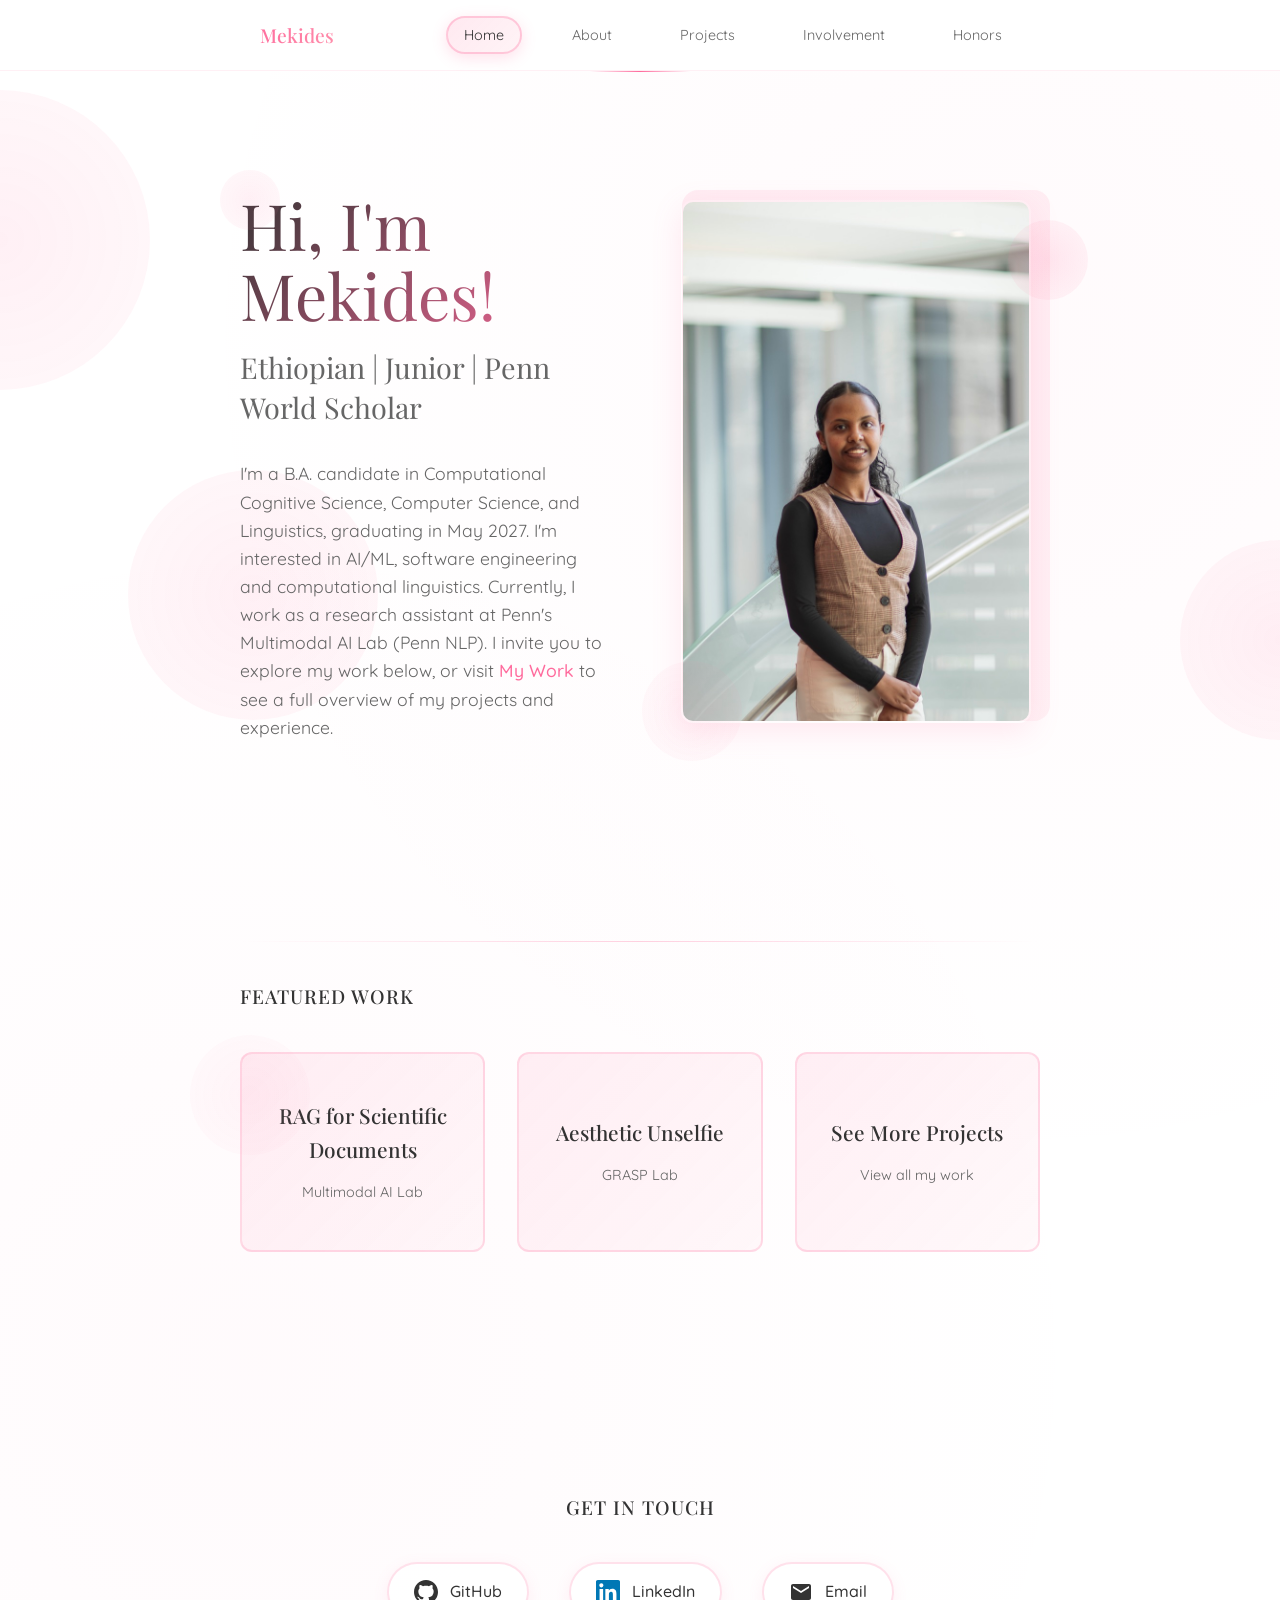
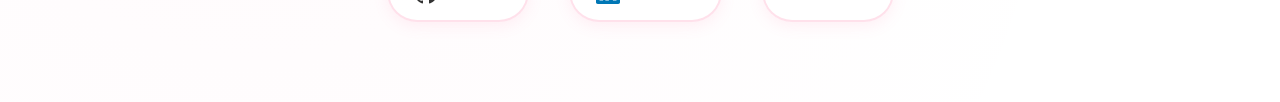
==== index.html @ 3f08e08c "Initial commit" ====
<!DOCTYPE html>
<html lang="en">
<head>
    <meta charset="UTF-8">
    <meta name="viewport" content="width=device-width, initial-scale=1.0">
    <title>Mekides Portfolio</title>
    <meta name="description" content="AI Researcher and Tech Enthusiast">
    
    <!-- Google Fonts -->
    <link href="https://fonts.googleapis.com/css2?family=Playfair+Display:wght@400;500;600;700&family=Quicksand:wght@300;400;500;600;700&display=swap" rel="stylesheet">
    
    <style>
        /* Reset and Base Styles */
        * {
            margin: 0;
            padding: 0;
            box-sizing: border-box;
        }

        body {
            font-family: 'Quicksand', sans-serif;
            line-height: 1.6;
            color: #333;
            background-color: #fff;
            font-size: 16px;
            background-image: 
                radial-gradient(circle at 20% 80%, rgba(255, 107, 157, 0.03) 0%, transparent 50%),
                radial-gradient(circle at 80% 20%, rgba(255, 107, 157, 0.03) 0%, transparent 50%);
            position: relative;
            overflow-x: hidden;
        }

        /* Pink Blush Elements */
        .blush {
            position: fixed;
            border-radius: 50%;
            background: radial-gradient(circle, rgba(255, 107, 157, 0.1), rgba(255, 143, 171, 0.05));
            pointer-events: none;
            z-index: -1;
            animation: float 6s ease-in-out infinite;
        }

        .blush-1 {
            width: 300px;
            height: 300px;
            top: 10%;
            left: -150px;
            animation-delay: 0s;
        }

        .blush-2 {
            width: 200px;
            height: 200px;
            top: 60%;
            right: -100px;
            animation-delay: 2s;
        }

        .blush-3 {
            width: 150px;
            height: 150px;
            top: 30%;
            right: 20%;
            animation-delay: 4s;
        }

        .blush-4 {
            width: 250px;
            height: 250px;
            bottom: 20%;
            left: 10%;
            animation-delay: 1s;
        }

        @keyframes float {
            0%, 100% { transform: translateY(0px) scale(1); }
            50% { transform: translateY(-20px) scale(1.05); }
        }

        /* Navigation */
        .navbar {
            background: rgba(255, 255, 255, 0.95);
            backdrop-filter: blur(10px);
            position: fixed;
            top: 0;
            width: 100%;
            z-index: 1000;
            border-bottom: 1px solid rgba(255, 107, 157, 0.1);
        }

        .nav-container {
            max-width: 800px;
            margin: 0 auto;
            padding: 0 20px;
            display: flex;
            justify-content: space-between;
            align-items: center;
            height: 70px;
        }

        .nav-logo a {
            font-family: 'Playfair Display', serif;
            font-size: 1.2rem;
            font-weight: 500;
            background: linear-gradient(135deg, #ff6b9d, #ff8fab);
            -webkit-background-clip: text;
            -webkit-text-fill-color: transparent;
            background-clip: text;
            text-decoration: none;
        }

        .nav-menu {
            display: flex;
            list-style: none;
            gap: 2rem;
        }

        .nav-link {
            color: #666;
            text-decoration: none;
            font-weight: 400;
            transition: all 0.3s ease;
            font-size: 0.9rem;
            position: relative;
            padding: 8px 16px;
            border-radius: 25px;
            background: transparent;
            border: 2px solid transparent;
        }

        .nav-link::after {
            display: none;
        }

        .nav-link:hover {
            color: #333;
            background: rgba(255, 107, 157, 0.1);
            border-color: rgba(255, 107, 157, 0.2);
            transform: translateY(-2px);
        }

        .nav-link.active {
            color: #333;
            background: linear-gradient(135deg, rgba(255, 107, 157, 0.15), rgba(255, 143, 171, 0.1));
            border-color: rgba(255, 107, 157, 0.3);
            box-shadow: 0 4px 15px rgba(255, 107, 157, 0.2);
        }

        /* Main Content */
        .main-content {
            margin-top: 70px;
            min-height: calc(100vh - 70px);
        }

        /* Sections */
        .section {
            padding: 80px 20px;
        }

        .container {
            max-width: 800px;
            margin: 0 auto;
        }

        /* Hero Section */
        .hero {
            text-align: center;
            padding: 120px 0 80px;
            position: relative;
        }

        .hero::before {
            content: '';
            position: absolute;
            top: 0;
            left: 50%;
            transform: translateX(-50%);
            width: 100px;
            height: 2px;
            background: linear-gradient(90deg, transparent, #ff6b9d, transparent);
        }

        .hero::after {
            content: '';
            position: absolute;
            top: 20%;
            right: 15%;
            width: 80px;
            height: 80px;
            background: radial-gradient(circle, rgba(255, 107, 157, 0.15), rgba(255, 143, 171, 0.05));
            border-radius: 50%;
            animation: pulse 4s ease-in-out infinite;
        }

        @keyframes pulse {
            0%, 100% { transform: scale(1); opacity: 0.8; }
            50% { transform: scale(1.2); opacity: 0.4; }
        }

        .hero-content {
            display: grid;
            grid-template-columns: 1fr 1fr;
            gap: 4rem;
            align-items: center;
            max-width: 1000px;
            margin: 0 auto;
        }

        .hero-text {
            text-align: left;
            position: relative;
        }

        .hero-text::before {
            content: '';
            position: absolute;
            top: -20px;
            left: -20px;
            width: 60px;
            height: 60px;
            background: radial-gradient(circle, rgba(255, 107, 157, 0.1), rgba(255, 143, 171, 0.05));
            border-radius: 50%;
            animation: float 5s ease-in-out infinite;
        }

        .hero h1 {
            font-family: 'Playfair Display', serif;
            font-size: 4rem;
            font-weight: 400;
            background: linear-gradient(135deg, #333, #ff6b9d);
            -webkit-background-clip: text;
            -webkit-text-fill-color: transparent;
            background-clip: text;
            margin-bottom: 1rem;
            line-height: 1.1;
        }

        .hero h2 {
            font-family: 'Playfair Display', serif;
            font-size: 1.8rem;
            font-weight: 400;
            color: #666;
            margin-bottom: 2rem;
            line-height: 1.4;
        }

        .hero p {
            font-size: 1.1rem;
            color: #666;
            max-width: 500px;
            line-height: 1.6;
        }

        .hero-image {
            text-align: center;
            position: relative;
        }

        .hero-image::before {
            content: '';
            position: absolute;
            top: -10px;
            right: -10px;
            width: 100%;
            height: 100%;
            background: linear-gradient(135deg, rgba(255, 107, 157, 0.1), rgba(255, 143, 171, 0.1));
            border-radius: 16px;
            z-index: -1;
        }

        .hero-image::after {
            content: '';
            position: absolute;
            bottom: -30px;
            left: -30px;
            width: 100px;
            height: 100px;
            background: radial-gradient(circle, rgba(255, 107, 157, 0.08), rgba(255, 143, 171, 0.03));
            border-radius: 50%;
            animation: float 7s ease-in-out infinite;
        }

        .hero-image img {
            width: 100%;
            max-width: 350px;
            height: auto;
            border-radius: 12px;
            box-shadow: 0 8px 30px rgba(255, 107, 157, 0.15);
            border: 2px solid transparent;
            transition: all 0.3s ease;
        }

        .hero-image img:hover {
            border-color: #ff6b9d;
            transform: translateY(-5px);
            box-shadow: 0 12px 40px rgba(255, 107, 157, 0.25);
        }

        /* Featured Work */
        .featured-work {
            margin: 80px 0;
            position: relative;
        }

        .featured-work::before {
            content: '';
            position: absolute;
            top: -40px;
            left: 0;
            width: 100%;
            height: 1px;
            background: linear-gradient(90deg, transparent, rgba(255, 107, 157, 0.3), transparent);
        }

        .featured-work::after {
            content: '';
            position: absolute;
            top: 20%;
            left: -50px;
            width: 120px;
            height: 120px;
            background: radial-gradient(circle, rgba(255, 107, 157, 0.06), rgba(255, 143, 171, 0.02));
            border-radius: 50%;
            animation: float 8s ease-in-out infinite;
        }

        .section-title {
            font-family: 'Playfair Display', serif;
            font-size: 1.2rem;
            font-weight: 500;
            color: #333;
            margin-bottom: 40px;
            text-transform: uppercase;
            letter-spacing: 1px;
            position: relative;
        }


        .work-grid {
            display: grid;
            gap: 60px;
        }

        .work-item {
            border-bottom: 1px solid #f0f0f0;
            padding-bottom: 40px;
            transition: all 0.3s ease;
            position: relative;
        }


        .work-item:hover {
            border-bottom-color: transparent;
        }

        .work-item:last-child {
            border-bottom: none;
        }

        .work-item::after {
            content: '';
            position: absolute;
            top: 50%;
            right: -30px;
            width: 60px;
            height: 60px;
            background: radial-gradient(circle, rgba(255, 107, 157, 0.08), rgba(255, 143, 171, 0.03));
            border-radius: 50%;
            animation: float 6s ease-in-out infinite;
            animation-delay: 1s;
        }

        .work-title {
            font-family: 'Playfair Display', serif;
            font-size: 1.4rem;
            font-weight: 500;
            color: #333;
            margin-bottom: 0.5rem;
            line-height: 1.3;
        }

        .work-company {
            font-size: 1.1rem;
            color: #666;
            margin-bottom: 1rem;
            font-weight: 400;
        }

        .work-description {
            font-size: 1rem;
            color: #666;
            line-height: 1.7;
            margin-bottom: 1.5rem;
        }

        .work-bullets {
            list-style: none;
        }

        .work-bullets li {
            position: relative;
            padding-left: 1.5rem;
            margin-bottom: 0.8rem;
            color: #666;
            line-height: 1.6;
            font-size: 0.95rem;
            transition: color 0.3s ease;
        }

        .work-bullets li::before {
            content: '•';
            position: absolute;
            left: 0;
            color: #ff6b9d;
            font-weight: bold;
        }

        .work-bullets li:hover {
            color: #333;
        }

        /* Responsive Design */
        @media (max-width: 768px) {
            .blush {
                display: none;
            }

            .hero-content {
                grid-template-columns: 1fr;
                gap: 2rem;
                text-align: center;
            }

            .hero-text {
                text-align: center;
            }

            .hero h1 {
                font-size: 2.5rem;
            }

            .hero h2 {
                font-size: 1.3rem;
            }

            .work-title {
                font-size: 1.3rem;
            }

            .nav-menu {
                display: none;
            }
        }
    </style>
</head>
<body>
    <!-- Pink Blush Elements -->
    <div class="blush blush-1"></div>
    <div class="blush blush-2"></div>
    <div class="blush blush-3"></div>
    <div class="blush blush-4"></div>

    <!-- Navigation -->
    <nav class="navbar">
        <div class="nav-container">
            <div class="nav-logo">
                <a href="index.html">Mekides</a>
            </div>
            <ul class="nav-menu">
                <li><a href="index.html" class="nav-link active">Home</a></li>
                <li><a href="about.html" class="nav-link">About</a></li>
                  <li><a href="mywork.html" class="nav-link">Projects</a></li>
                <li><a href="involvement.html" class="nav-link">Involvement</a></li>
                <li><a href="honors.html" class="nav-link">Honors</a></li>
            </ul>
        </div>
    </nav>

    <!-- Main Content -->
    <main class="main-content">
        <!-- Hero Section -->
        <section class="hero">
            <div class="container">
                <div class="hero-content">
                    <div class="hero-text">
                        <h1>Hi, I'm Mekides!</h1>
                        <h2>Ethiopian | Junior | Penn World Scholar</h2>
                        <p>I'm a B.A. candidate in Computational Cognitive Science, Computer Science, and Linguistics, graduating in May 2027. I'm interested in AI/ML, software engineering and computational linguistics. Currently, I work as a research assistant at Penn's Multimodal AI Lab (Penn NLP). I invite you to explore my work below, or visit <a href="mywork.html" style="color: #ff6b9d; text-decoration: none; font-weight: 500; transition: all 0.3s ease;" onmouseover="this.style.color='#c44569'; this.style.textDecoration='underline'" onmouseout="this.style.color='#ff6b9d'; this.style.textDecoration='none'">My Work</a> to see a full overview of my projects and experience.</p>
                    </div>
                    <div class="hero-image">
                        <img src="images/home/homephoto.jpg" alt="Mekides - AI Researcher" />
                    </div>
                </div>
            </div>
        </section>

        <!-- Featured Work -->
        <section class="section">
            <div class="container">
                <div class="featured-work">
                    <h3 class="section-title">Featured Work</h3>
                    
                    <div class="work-grid" style="display: grid; grid-template-columns: repeat(3, 1fr); gap: 2rem; margin-top: 2rem;">
                        <a href="mywork.html#rag-project" class="work-square" style="display: block; text-decoration: none; color: inherit;">
                            <div style="background: linear-gradient(135deg, rgba(255, 107, 157, 0.1), rgba(255, 143, 171, 0.05)); border: 2px solid rgba(255, 107, 157, 0.2); border-radius: 12px; padding: 2rem; text-align: center; transition: all 0.3s ease; height: 200px; display: flex; flex-direction: column; justify-content: center; align-items: center;" onmouseover="this.style.transform='translateY(-5px)'; this.style.borderColor='rgba(255, 107, 157, 0.4)'; this.style.boxShadow='0 8px 25px rgba(255, 107, 157, 0.15)'" onmouseout="this.style.transform='translateY(0)'; this.style.borderColor='rgba(255, 107, 157, 0.2)'; this.style.boxShadow='none'">
                                <h4 style="font-family: 'Playfair Display', serif; font-size: 1.3rem; font-weight: 500; color: #333; margin-bottom: 1rem;">RAG for Scientific Documents</h4>
                                <p style="color: #666; font-size: 0.9rem; line-height: 1.5;">Multimodal AI Lab</p>
                            </div>
                        </a>

                        <a href="mywork.html#unselfie-project" class="work-square" style="display: block; text-decoration: none; color: inherit;">
                            <div style="background: linear-gradient(135deg, rgba(255, 107, 157, 0.1), rgba(255, 143, 171, 0.05)); border: 2px solid rgba(255, 107, 157, 0.2); border-radius: 12px; padding: 2rem; text-align: center; transition: all 0.3s ease; height: 200px; display: flex; flex-direction: column; justify-content: center; align-items: center;" onmouseover="this.style.transform='translateY(-5px)'; this.style.borderColor='rgba(255, 107, 157, 0.4)'; this.style.boxShadow='0 8px 25px rgba(255, 107, 157, 0.15)'" onmouseout="this.style.transform='translateY(0)'; this.style.borderColor='rgba(255, 107, 157, 0.2)'; this.style.boxShadow='none'">
                                <h4 style="font-family: 'Playfair Display', serif; font-size: 1.3rem; font-weight: 500; color: #333; margin-bottom: 1rem;">Aesthetic Unselfie</h4>
                                <p style="color: #666; font-size: 0.9rem; line-height: 1.5;">GRASP Lab</p>
                            </div>
                        </a>

                        <a href="mywork.html#personal-projects" class="work-square" style="display: block; text-decoration: none; color: inherit;">
                            <div style="background: linear-gradient(135deg, rgba(255, 107, 157, 0.1), rgba(255, 143, 171, 0.05)); border: 2px solid rgba(255, 107, 157, 0.2); border-radius: 12px; padding: 2rem; text-align: center; transition: all 0.3s ease; height: 200px; display: flex; flex-direction: column; justify-content: center; align-items: center;" onmouseover="this.style.transform='translateY(-5px)'; this.style.borderColor='rgba(255, 107, 157, 0.4)'; this.style.boxShadow='0 8px 25px rgba(255, 107, 157, 0.15)'" onmouseout="this.style.transform='translateY(0)'; this.style.borderColor='rgba(255, 107, 157, 0.2)'; this.style.boxShadow='none'">
                                <h4 style="font-family: 'Playfair Display', serif; font-size: 1.3rem; font-weight: 500; color: #333; margin-bottom: 1rem;">See More Projects</h4>
                                <p style="color: #666; font-size: 0.9rem; line-height: 1.5;">View all my work</p>
                            </div>
                        </a>
                    </div>
                </div>
            </div>
        </section>

        <!-- Contact Section -->
        <section class="section">
            <div class="container">
                <div class="contact-section" style="text-align: center; padding: 0;">
                    <h3 class="section-title" style="margin-bottom: 40px;">Get In Touch</h3>
                    
                    <div class="contact-links" style="display: flex; justify-content: center; align-items: center; gap: 40px; flex-wrap: wrap;">
                        <!-- GitHub -->
                        <a href="https://github.com/mekides-belie" target="_blank" style="display: flex; align-items: center; gap: 12px; text-decoration: none; color: #333; padding: 15px 25px; background: rgba(255, 255, 255, 0.8); border-radius: 50px; border: 2px solid rgba(255, 107, 157, 0.2); transition: all 0.3s ease; box-shadow: 0 4px 15px rgba(255, 107, 157, 0.1);" onmouseover="this.style.transform='translateY(-3px)'; this.style.borderColor='rgba(255, 107, 157, 0.4)'; this.style.boxShadow='0 8px 25px rgba(255, 107, 157, 0.2)'" onmouseout="this.style.transform='translateY(0)'; this.style.borderColor='rgba(255, 107, 157, 0.2)'; this.style.boxShadow='0 4px 15px rgba(255, 107, 157, 0.1)'">
                            <svg width="24" height="24" viewBox="0 0 24 24" fill="currentColor" style="color: #333;">
                                <path d="M12 0c-6.626 0-12 5.373-12 12 0 5.302 3.438 9.8 8.207 11.387.599.111.793-.261.793-.577v-2.234c-3.338.726-4.033-1.416-4.033-1.416-.546-1.387-1.333-1.756-1.333-1.756-1.089-.745.083-.729.083-.729 1.205.084 1.839 1.237 1.839 1.237 1.07 1.834 2.807 1.304 3.492.997.107-.775.418-1.305.762-1.604-2.665-.305-5.467-1.334-5.467-5.931 0-1.311.469-2.381 1.236-3.221-.124-.303-.535-1.524.117-3.176 0 0 1.008-.322 3.301 1.23.957-.266 1.983-.399 3.003-.404 1.02.005 2.047.138 3.006.404 2.291-1.552 3.297-1.23 3.297-1.23.653 1.653.242 2.874.118 3.176.77.84 1.235 1.911 1.235 3.221 0 4.609-2.807 5.624-5.479 5.921.43.372.823 1.102.823 2.222v3.293c0 .319.192.694.801.576 4.765-1.589 8.199-6.086 8.199-11.386 0-6.627-5.373-12-12-12z"/>
                            </svg>
                            <span style="font-weight: 500; font-size: 1rem;">GitHub</span>
                        </a>

                        <!-- LinkedIn -->
                        <a href="https://www.linkedin.com/in/mekides-addisu-belie/" target="_blank" style="display: flex; align-items: center; gap: 12px; text-decoration: none; color: #333; padding: 15px 25px; background: rgba(255, 255, 255, 0.8); border-radius: 50px; border: 2px solid rgba(255, 107, 157, 0.2); transition: all 0.3s ease; box-shadow: 0 4px 15px rgba(255, 107, 157, 0.1);" onmouseover="this.style.transform='translateY(-3px)'; this.style.borderColor='rgba(255, 107, 157, 0.4)'; this.style.boxShadow='0 8px 25px rgba(255, 107, 157, 0.2)'" onmouseout="this.style.transform='translateY(0)'; this.style.borderColor='rgba(255, 107, 157, 0.2)'; this.style.boxShadow='0 4px 15px rgba(255, 107, 157, 0.1)'">
                            <svg width="24" height="24" viewBox="0 0 24 24" fill="currentColor" style="color: #0077b5;">
                                <path d="M20.447 20.452h-3.554v-5.569c0-1.328-.027-3.037-1.852-3.037-1.853 0-2.136 1.445-2.136 2.939v5.667H9.351V9h3.414v1.561h.046c.477-.9 1.637-1.85 3.37-1.85 3.601 0 4.267 2.37 4.267 5.455v6.286zM5.337 7.433c-1.144 0-2.063-.926-2.063-2.065 0-1.138.92-2.063 2.063-2.063 1.14 0 2.064.925 2.064 2.063 0 1.139-.925 2.065-2.064 2.065zm1.782 13.019H3.555V9h3.564v11.452zM22.225 0H1.771C.792 0 0 .774 0 1.729v20.542C0 23.227.792 24 1.771 24h20.451C23.2 24 24 23.227 24 22.271V1.729C24 .774 23.2 0 22.222 0h.003z"/>
                            </svg>
                            <span style="font-weight: 500; font-size: 1rem;">LinkedIn</span>
                        </a>

                        <!-- Email -->
                        <a href="mailto:mekides1100@gmail.com" style="display: flex; align-items: center; gap: 12px; text-decoration: none; color: #333; padding: 15px 25px; background: rgba(255, 255, 255, 0.8); border-radius: 50px; border: 2px solid rgba(255, 107, 157, 0.2); transition: all 0.3s ease; box-shadow: 0 4px 15px rgba(255, 107, 157, 0.1);" onmouseover="this.style.transform='translateY(-3px)'; this.style.borderColor='rgba(255, 107, 157, 0.4)'; this.style.boxShadow='0 8px 25px rgba(255, 107, 157, 0.2)'" onmouseout="this.style.transform='translateY(0)'; this.style.borderColor='rgba(255, 107, 157, 0.2)'; this.style.boxShadow='0 4px 15px rgba(255, 107, 157, 0.1)'">
                            <svg width="24" height="24" viewBox="0 0 24 24" fill="currentColor" style="color: #333;">
                                <path d="M20 4H4c-1.1 0-1.99.9-1.99 2L2 18c0 1.1.9 2 2 2h16c1.1 0 2-.9 2-2V6c0-1.1-.9-2-2-2zm0 4l-8 5-8-5V6l8 5 8-5v2z"/>
                            </svg>
                            <span style="font-weight: 500; font-size: 1rem;">Email</span>
                        </a>
                    </div>
                </div>
            </div>
        </section>
    </main>
</body>
</html>
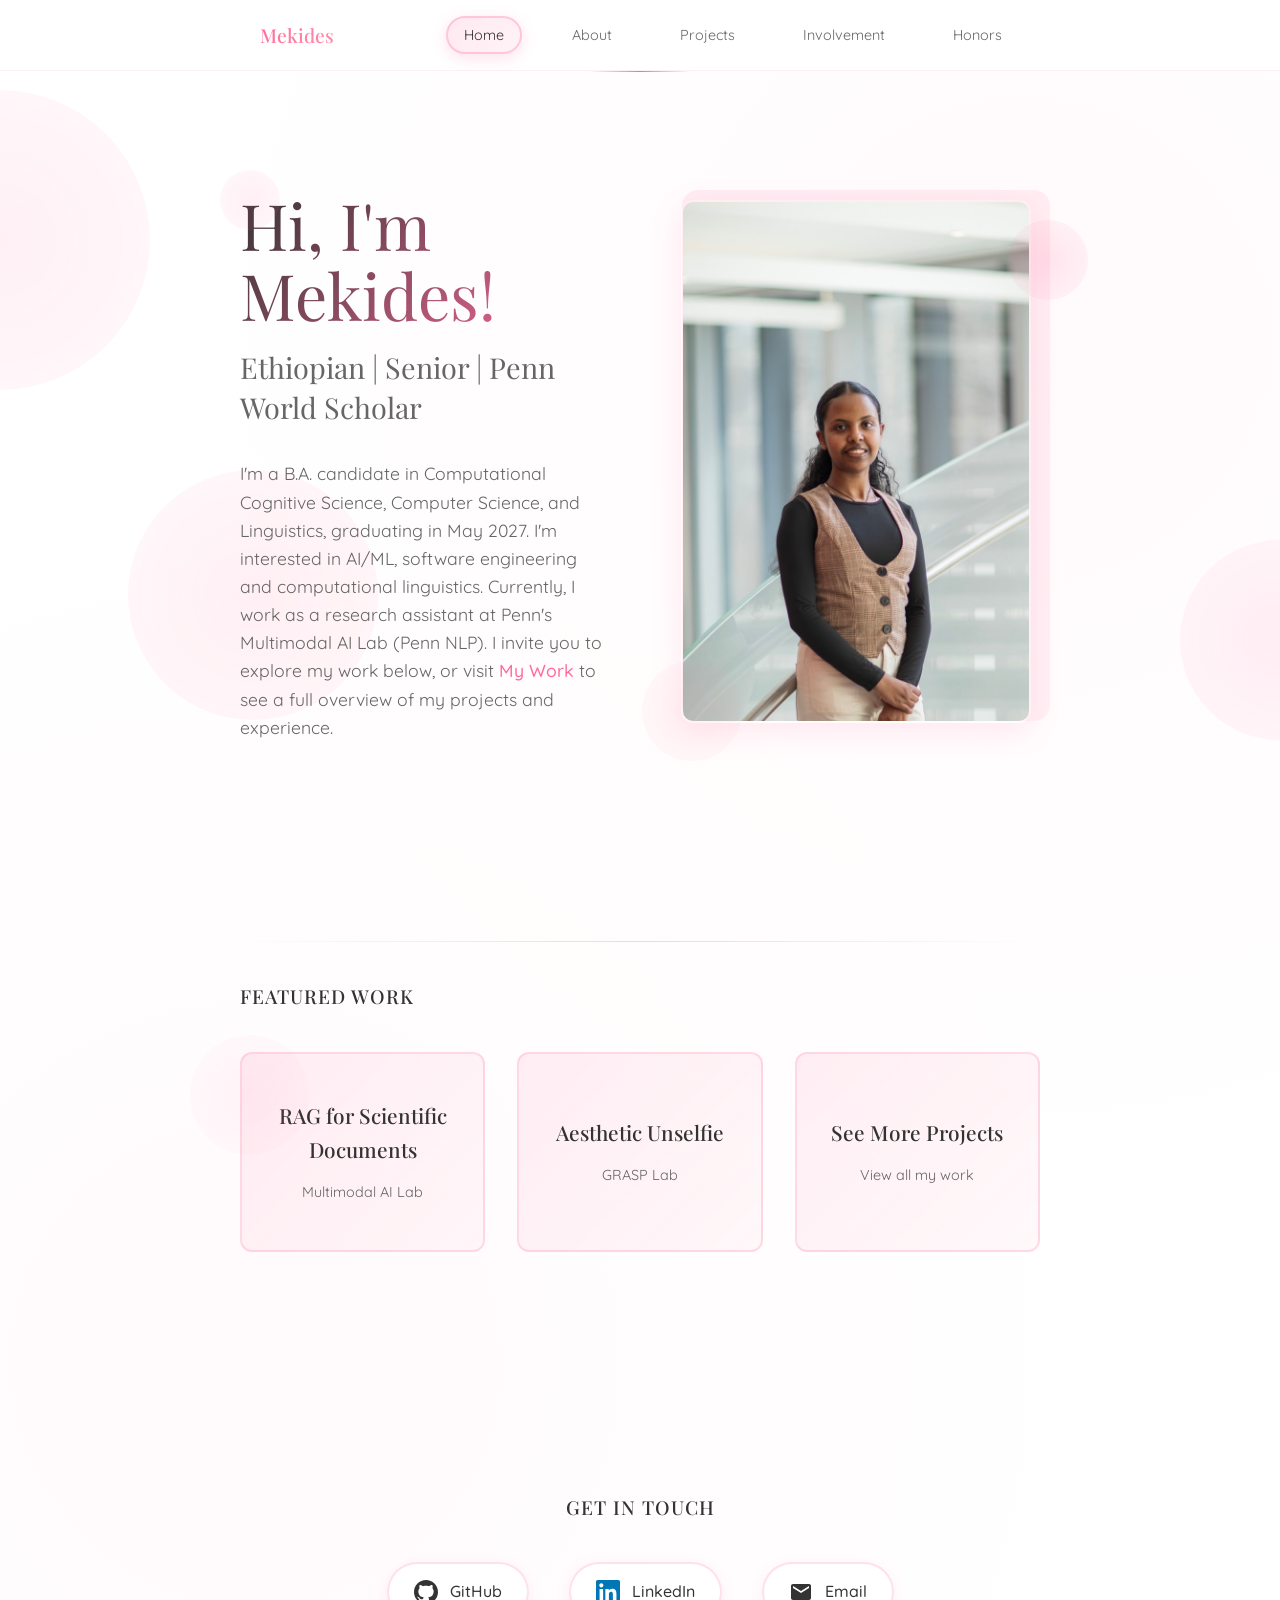
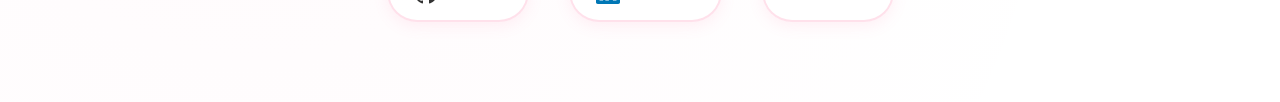
==== commit 00d557aa: "Update class year to Senior" ====
--- a/index.html
+++ b/index.html
@@ -484,7 +484,7 @@
                 <div class="hero-content">
                     <div class="hero-text">
                         <h1>Hi, I'm Mekides!</h1>
-                        <h2>Ethiopian | Junior | Penn World Scholar</h2>
+                        <h2>Ethiopian | Senior | Penn World Scholar</h2>
                         <p>I'm a B.A. candidate in Computational Cognitive Science, Computer Science, and Linguistics, graduating in May 2027. I'm interested in AI/ML, software engineering and computational linguistics. Currently, I work as a research assistant at Penn's Multimodal AI Lab (Penn NLP). I invite you to explore my work below, or visit <a href="mywork.html" style="color: #ff6b9d; text-decoration: none; font-weight: 500; transition: all 0.3s ease;" onmouseover="this.style.color='#c44569'; this.style.textDecoration='underline'" onmouseout="this.style.color='#ff6b9d'; this.style.textDecoration='none'">My Work</a> to see a full overview of my projects and experience.</p>
                     </div>
                     <div class="hero-image">
